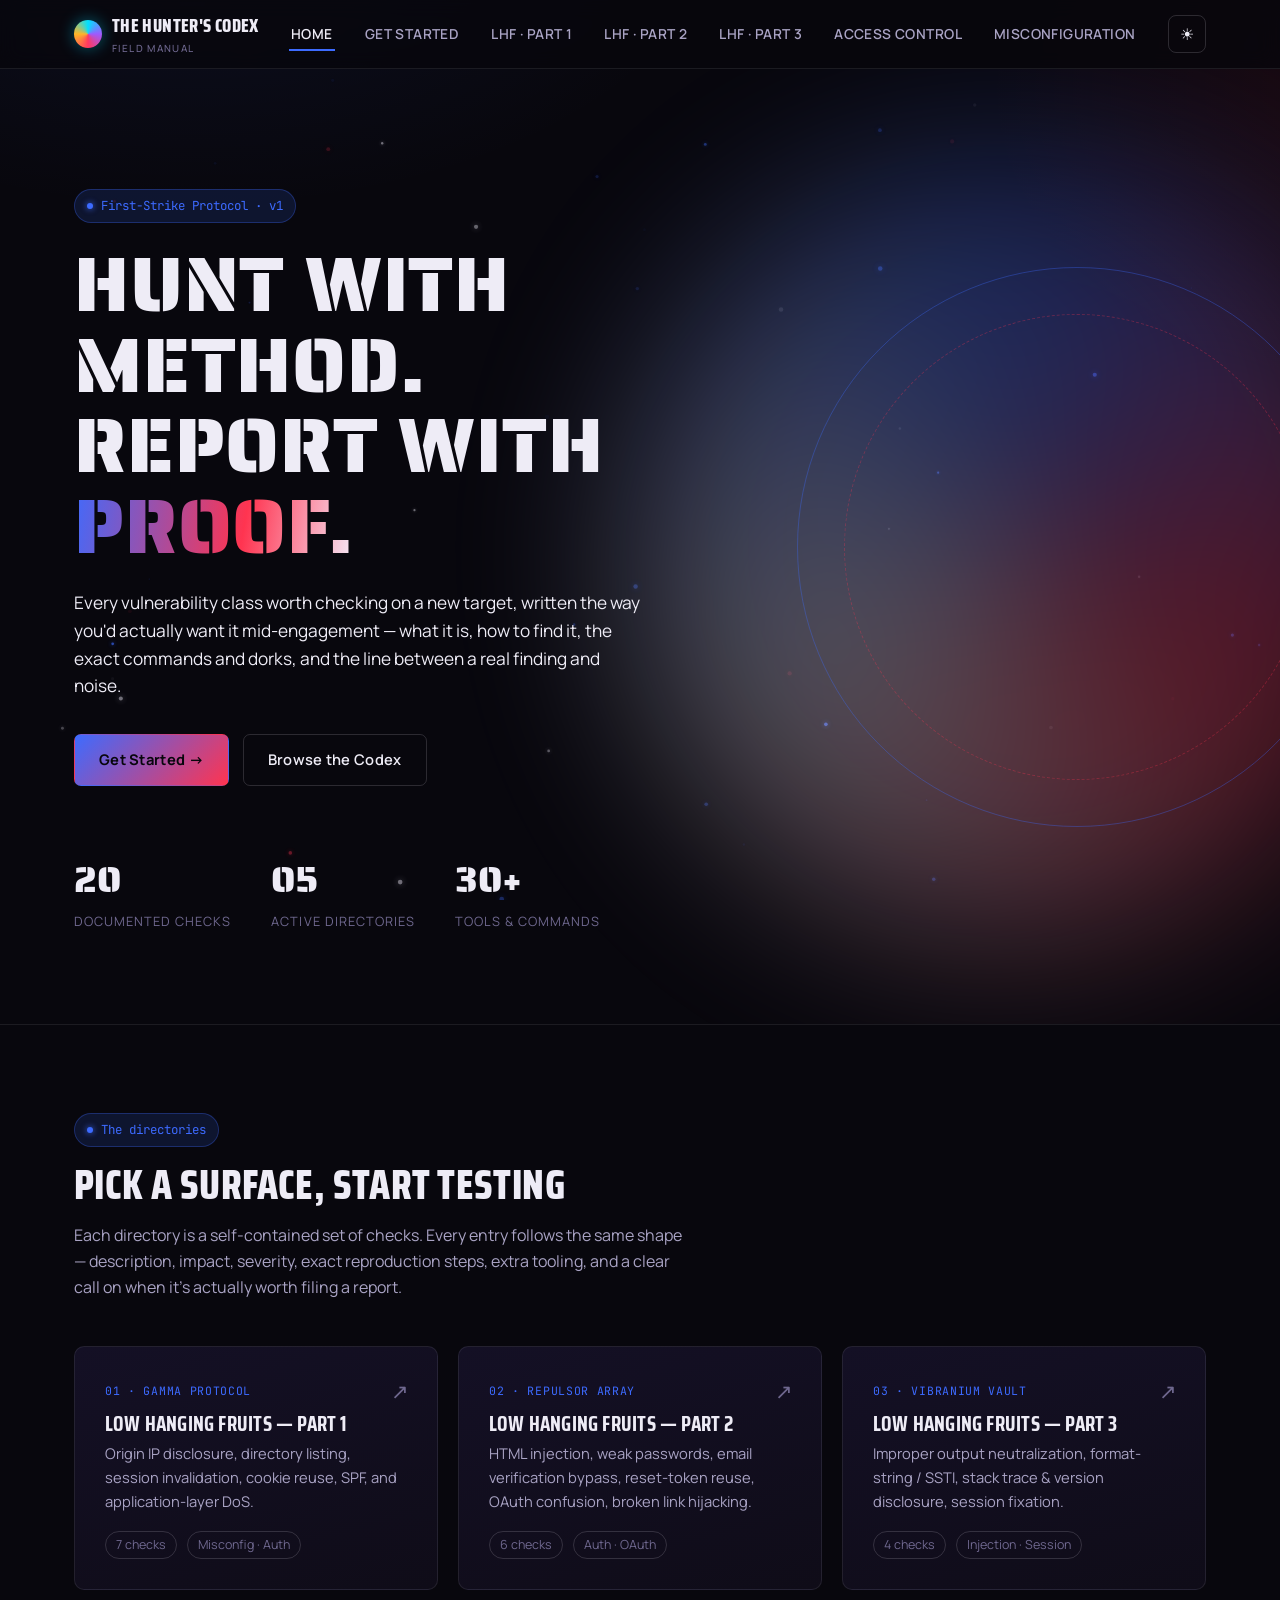
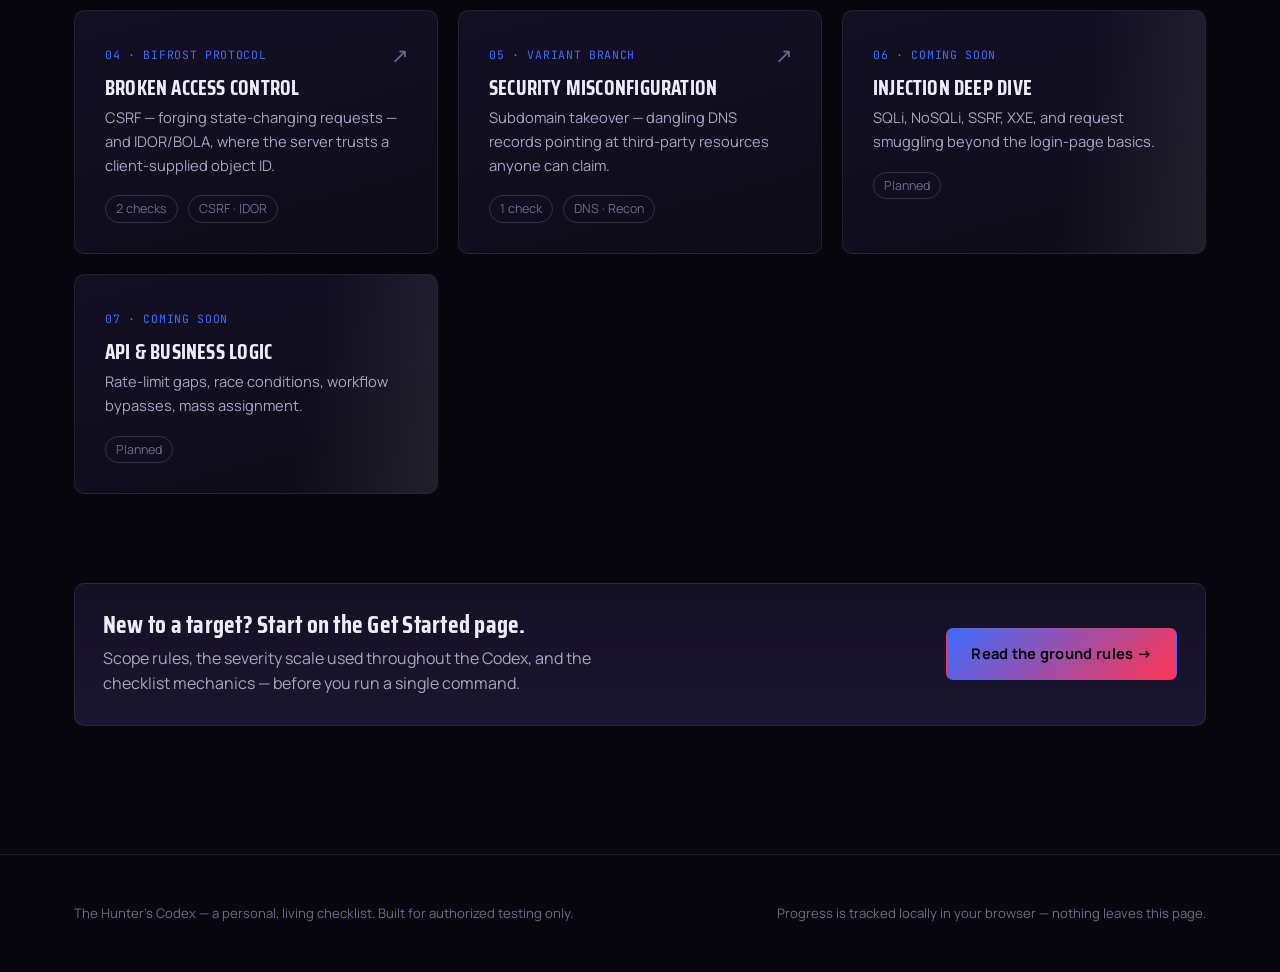
==== index.html @ 377c9818 "first commint basic add" ====
<!DOCTYPE html>
<html lang="en">
<head>
<meta charset="UTF-8">
<meta name="viewport" content="width=device-width, initial-scale=1.0">
<title>The Hunter's Codex — Bug Bounty Field Manual</title>
<meta name="description" content="A living, testable checklist for bug bounty hunting — what to test, how to test it, and when it's actually worth reporting.">
<link rel="icon" href="data:image/svg+xml,<svg xmlns=%22http://www.w3.org/2000/svg%22 viewBox=%220 0 100 100%22><circle cx=50 cy=50 r=45 fill=%22%2300e0ff%22/></svg>">
<link rel="stylesheet" href="assets/css/style.css">
<script>try{var t=localStorage.getItem('codex-theme');if(t)document.documentElement.setAttribute('data-theme',t);}catch(e){}</script>
</head>
<body data-realm="cap">
<canvas class="realm-canvas" data-realm-canvas aria-hidden="true"></canvas>

<nav class="site-nav">
  <div class="container">
    <a href="index.html" class="brand">
      <span class="brand-mark"></span>
      <span>The Hunter's Codex<small>Field Manual</small></span>
    </a>
    <div class="nav-links" data-nav-links>
      <a href="index.html" class="active">Home</a>
      <a href="get-started.html">Get Started</a>
      <a href="categories/low-hanging-fruits-1.html">LHF · Part 1</a>
      <a href="categories/low-hanging-fruits-2.html">LHF · Part 2</a>
      <a href="categories/low-hanging-fruits-3.html">LHF · Part 3</a>
      <a href="categories/broken-access-control.html">Access Control</a>
      <a href="categories/security-misconfiguration.html">Misconfiguration</a>
    </div>
    <div class="nav-right">
      <button class="theme-toggle" data-theme-toggle aria-label="Toggle light/dark theme">☀</button>
      <button class="nav-toggle" data-nav-toggle aria-label="Toggle menu" aria-expanded="false">☰</button>
    </div>
  </div>
</nav>

<header class="hero">
  <div class="rift" aria-hidden="true"></div>
  <div class="rift-ring" aria-hidden="true"></div>
  <div class="embers" data-embers aria-hidden="true"></div>
  <div class="container">
    <span class="eyebrow"><span class="dot"></span> First-Strike Protocol · v1</span>
    <h1>Hunt with method.<br>Report with <span class="accent">proof.</span></h1>
    <p class="hero-sub lede">Every vulnerability class worth checking on a new target, written the way you'd actually want it mid-engagement — what it is, how to find it, the exact commands and dorks, and the line between a real finding and noise.</p>
    <div class="hero-actions">
      <a href="get-started.html" class="btn btn-primary">Get Started →</a>
      <a href="categories/low-hanging-fruits-1.html" class="btn btn-ghost">Browse the Codex</a>
    </div>
    <div class="hero-stats">
      <div class="stat"><b>20</b><span>Documented checks</span></div>
      <div class="stat"><b>05</b><span>Active directories</span></div>
      <div class="stat"><b>30+</b><span>Tools &amp; commands</span></div>
    </div>
  </div>
</header>

<section>
  <div class="container">
    <div class="section-head">
      <span class="eyebrow"><span class="dot"></span> The directories</span>
      <h2>Pick a surface, start testing</h2>
      <p>Each directory is a self-contained set of checks. Every entry follows the same shape — description, impact, severity, exact reproduction steps, extra tooling, and a clear call on when it's actually worth filing a report.</p>
    </div>

    <div class="grid grid-3">
      <a href="categories/low-hanging-fruits-1.html" class="dir-card">
        <span class="tag">01 · GAMMA PROTOCOL</span>
        <h3>Low Hanging Fruits — Part 1</h3>
        <p>Origin IP disclosure, directory listing, session invalidation, cookie reuse, SPF, and application-layer DoS.</p>
        <div class="meta"><span>7 checks</span><span>Misconfig · Auth</span></div>
        <span class="go" aria-hidden="true">↗</span>
      </a>
      <a href="categories/low-hanging-fruits-2.html" class="dir-card">
        <span class="tag">02 · REPULSOR ARRAY</span>
        <h3>Low Hanging Fruits — Part 2</h3>
        <p>HTML injection, weak passwords, email verification bypass, reset-token reuse, OAuth confusion, broken link hijacking.</p>
        <div class="meta"><span>6 checks</span><span>Auth · OAuth</span></div>
        <span class="go" aria-hidden="true">↗</span>
      </a>
      <a href="categories/low-hanging-fruits-3.html" class="dir-card">
        <span class="tag">03 · VIBRANIUM VAULT</span>
        <h3>Low Hanging Fruits — Part 3</h3>
        <p>Improper output neutralization, format-string / SSTI, stack trace &amp; version disclosure, session fixation.</p>
        <div class="meta"><span>4 checks</span><span>Injection · Session</span></div>
        <span class="go" aria-hidden="true">↗</span>
      </a>
      <a href="categories/broken-access-control.html" class="dir-card">
        <span class="tag">04 · BIFROST PROTOCOL</span>
        <h3>Broken Access Control</h3>
        <p>CSRF — forging state-changing requests — and IDOR/BOLA, where the server trusts a client-supplied object ID.</p>
        <div class="meta"><span>2 checks</span><span>CSRF · IDOR</span></div>
        <span class="go" aria-hidden="true">↗</span>
      </a>
      <a href="categories/security-misconfiguration.html" class="dir-card">
        <span class="tag">05 · VARIANT BRANCH</span>
        <h3>Security Misconfiguration</h3>
        <p>Subdomain takeover — dangling DNS records pointing at third-party resources anyone can claim.</p>
        <div class="meta"><span>1 check</span><span>DNS · Recon</span></div>
        <span class="go" aria-hidden="true">↗</span>
      </a>
      <div class="dir-card soon">
        <span class="tag">06 · COMING SOON</span>
        <h3>Injection Deep Dive</h3>
        <p>SQLi, NoSQLi, SSRF, XXE, and request smuggling beyond the login-page basics.</p>
        <div class="meta"><span>Planned</span></div>
      </div>
      <div class="dir-card soon">
        <span class="tag">07 · COMING SOON</span>
        <h3>API &amp; Business Logic</h3>
        <p>Rate-limit gaps, race conditions, workflow bypasses, mass assignment.</p>
        <div class="meta"><span>Planned</span></div>
      </div>
    </div>
  </div>
</section>

<section style="padding-top:0;">
  <div class="container">
    <div class="panel" style="display:flex;justify-content:space-between;align-items:center;gap:24px;flex-wrap:wrap;">
      <div style="max-width:52ch;">
        <h3 style="margin-bottom:8px;">New to a target? Start on the Get Started page.</h3>
        <p style="margin:0;">Scope rules, the severity scale used throughout the Codex, and the checklist mechanics — before you run a single command.</p>
      </div>
      <a href="get-started.html" class="btn btn-primary">Read the ground rules →</a>
    </div>
  </div>
</section>

<footer class="site-footer">
  <div class="container">
    <p>The Hunter's Codex — a personal, living checklist. Built for authorized testing only.</p>
    <p>Progress is tracked locally in your browser — nothing leaves this page.</p>
  </div>
</footer>

<script src="assets/js/app.js"></script>
</body>
</html>
---- assets/css/style.css ----
/* =========================================================
   THE HUNTER'S CODEX — shared theme
   A field manual for bug bounty testing, styled like a
   multiversal dossier. Each directory carries its own energy
   signature (set via body[data-realm]) layered on a shared
   dark/light base — no licensed character art, the palettes
   just nod at the hero spectrum without reproducing anyone's IP.
   ========================================================= */

@import url('https://fonts.googleapis.com/css2?family=Saira+Stencil+One&family=Saira+Condensed:wght@600;700;800&family=Manrope:wght@400;500;600;700;800&family=JetBrains+Mono:wght@400;500;600&display=swap');

:root{
  /* --- base (dark, default) --- */
  --void:        #08070d;
  --void-2:      #0f0c18;
  --panel:       #141025;
  --panel-2:     #1b1530;
  --hairline:    rgba(232,230,240,0.09);
  --hairline-2:  rgba(232,230,240,0.16);
  --glass-bg:    rgba(8,7,13,0.82);
  --chip-bg:     rgba(255,255,255,0.07);
  --chip-ink:    #b9f6ff;
  --code-bg:     #060509;
  --glow-op:     0.09;

  /* --- ink --- */
  --ink:         #eeecf6;
  --ink-dim:     #a9a3c4;
  --ink-faint:   #6f688f;

  /* --- severity spectrum: FIXED across every realm and theme.
         these carry meaning (critical/high/medium/low/info) —
         they never change with the page's hero palette. --- */
  --crimson:     #ff3860;
  --crimson-dim: #ff386033;
  --gold:        #ffb627;
  --gold-dim:    #ffb62733;
  --green:       #3dffa0;
  --green-dim:   #3dffa033;
  --violet:      #9d7bff;
  --violet-dim:  #9d7bff33;

  /* --- realm accent: decorative/brand only, overridden per directory below --- */
  --accent:      #00e0ff;
  --accent-2:    #9d7bff;
  --accent-3:    #ff3860;
  --accent-rgb:  0,224,255;
  --accent2-rgb: 157,123,255;
  --accent3-rgb: 255,56,96;

  /* --- type --- */
  --f-stencil: 'Saira Stencil One', sans-serif;   /* one signature moment: hero headline + big numbers */
  --f-display: 'Saira Condensed', sans-serif;      /* every other heading */
  --f-body:    'Manrope', sans-serif;
  --f-mono:    'JetBrains Mono', monospace;

  --radius: 10px;
  --maxw: 1180px;
}

/* ---------------- LIGHT THEME ---------------- */
:root[data-theme="light"]{
  --void:        #f7f6fb;
  --void-2:      #ffffff;
  --panel:       #ffffff;
  --panel-2:     #f3f1fa;
  --hairline:    rgba(20,16,32,0.10);
  --hairline-2:  rgba(20,16,32,0.20);
  --glass-bg:    rgba(255,255,255,0.86);
  --chip-bg:     rgba(20,16,32,0.055);
  --chip-ink:    #0b6a7a;
  --glow-op:     0.06;

  --ink:         #16131f;
  --ink-dim:     #4a4560;
  --ink-faint:   #837c9c;
}

/* ---------------- REALMS (per-directory energy signature) ---------------- */
/* Home — Americana: blue / red / star-white */
body[data-realm="cap"]{
  --accent:#3d6bff; --accent-2:#ff3450; --accent-3:#f4f1ff;
  --accent-rgb:61,107,255; --accent2-rgb:255,52,80; --accent3-rgb:244,241,255;
}
/* Part 1 — Gamma: radioactive green / violet */
body[data-realm="hulk"]{
  --accent:#39ff6a; --accent-2:#9d5bff; --accent-3:#c8ff5a;
  --accent-rgb:57,255,106; --accent2-rgb:157,91,255; --accent3-rgb:200,255,90;
}
/* Part 2 — Repulsor: hot red-orange / gold */
body[data-realm="ironman"]{
  --accent:#ff5a36; --accent-2:#ffcc33; --accent-3:#ff8a3d;
  --accent-rgb:255,90,54; --accent2-rgb:255,204,51; --accent3-rgb:255,138,61;
}
/* Part 3 — Vibranium: violet / silver */
body[data-realm="wakanda"]{
  --accent:#9d5bff; --accent-2:#c9c9d8; --accent-3:#6a3dff;
  --accent-rgb:157,91,255; --accent2-rgb:201,201,216; --accent3-rgb:106,61,255;
}
/* Broken Access Control — Bifrost: storm blue-white / asgardian gold */
body[data-realm="thor"]{
  --accent:#4fd8ff; --accent-2:#ffcf4d; --accent-3:#7b8cff;
  --accent-rgb:79,216,255; --accent2-rgb:255,207,77; --accent3-rgb:123,140,255;
}
/* Security Misconfiguration — Variant Branch: mischief emerald / antique gold */
body[data-realm="loki"]{
  --accent:#23d9a0; --accent-2:#c9a227; --accent-3:#8b5fe0;
  --accent-rgb:35,217,160; --accent2-rgb:201,162,39; --accent3-rgb:139,95,224;
}

/* ---------------- REALM BACKGROUND ART ----------------
   Full-page, fixed, behind everything, pointer-events:none.
   Pure CSS gradients — procedural, animated, zero raster
   images, and fully original (no character art of any kind).
   ------------------------------------------------------- */
body[data-realm="cap"]{
  --realm-pattern:
    radial-gradient(rgba(244,241,255,0.5) 1px, transparent 1.4px) 0 0/54px 54px,
    radial-gradient(rgba(244,241,255,0.3) 1px, transparent 1.4px) 27px 23px/54px 54px,
    linear-gradient(125deg, transparent 46%, rgba(61,107,255,0.06) 50%, transparent 54%),
    linear-gradient(-125deg, transparent 46%, rgba(255,52,80,0.05) 50%, transparent 54%);
}
body[data-realm="hulk"]{
  --realm-pattern:
    repeating-conic-gradient(from 0deg at 18% 24%, rgba(57,255,106,0.07) 0deg 3deg, transparent 3deg 22deg),
    repeating-conic-gradient(from 20deg at 86% 78%, rgba(157,91,255,0.06) 0deg 3deg, transparent 3deg 26deg),
    radial-gradient(circle at 18% 24%, rgba(57,255,106,0.10), transparent 32%),
    radial-gradient(circle at 86% 78%, rgba(157,91,255,0.10), transparent 36%);
}
body[data-realm="ironman"]{
  --realm-pattern:
    repeating-radial-gradient(circle at 88% 12%, rgba(255,90,54,0.10) 0px, rgba(255,90,54,0.10) 1px, transparent 1px, transparent 34px),
    repeating-radial-gradient(circle at 10% 85%, rgba(255,204,51,0.07) 0px, rgba(255,204,51,0.07) 1px, transparent 1px, transparent 46px),
    linear-gradient(115deg, transparent 48%, rgba(255,204,51,0.05) 50%, transparent 52%);
}
body[data-realm="wakanda"]{
  --realm-pattern:
    repeating-linear-gradient(60deg, rgba(157,91,255,0.055) 0px, rgba(157,91,255,0.055) 1px, transparent 1px, transparent 48px),
    repeating-linear-gradient(-60deg, rgba(201,201,216,0.045) 0px, rgba(201,201,216,0.045) 1px, transparent 1px, transparent 48px),
    repeating-linear-gradient(0deg, rgba(157,91,255,0.04) 0px, rgba(157,91,255,0.04) 1px, transparent 1px, transparent 48px);
}
body[data-realm="thor"]{
  --realm-pattern:
    radial-gradient(ellipse 600px 300px at 30% 10%, rgba(123,140,255,0.12), transparent 60%),
    radial-gradient(ellipse 500px 260px at 75% 0%, rgba(79,216,255,0.10), transparent 60%),
    repeating-linear-gradient(100deg, transparent 0px, transparent 38px, rgba(79,216,255,0.05) 39px, transparent 40px);
}
body[data-realm="loki"]{
  --realm-pattern:
    repeating-linear-gradient(28deg, rgba(35,217,160,0.05) 0px, rgba(35,217,160,0.05) 1px, transparent 1px, transparent 64px),
    repeating-linear-gradient(-72deg, rgba(139,95,224,0.045) 0px, rgba(139,95,224,0.045) 1px, transparent 1px, transparent 80px),
    radial-gradient(circle at 70% 30%, rgba(201,162,39,0.08), transparent 38%);
}
body::before{
  content:"";
  position:fixed; inset:0; z-index:-1; pointer-events:none;
  background-image:var(--realm-pattern, none);
  animation:realmDrift 50s linear infinite, realmPulse 9s ease-in-out infinite;
}
.realm-canvas{
  position:fixed; inset:0; z-index:-1; pointer-events:none;
  width:100vw; height:100vh; display:block; opacity:0.85;
}
@keyframes realmDrift{ from{ background-position:0 0; } to{ background-position:400px 400px; } }
@keyframes realmPulse{ 0%,100%{ opacity:0.75; } 50%{ opacity:1; } }
@media (prefers-reduced-motion:reduce){ body::before{ animation:none; } }

*,*::before,*::after{ box-sizing:border-box; }
html{ scroll-behavior:smooth; }
@media (prefers-reduced-motion:reduce){
  html{ scroll-behavior:auto; }
  *,*::before,*::after{ animation-duration:0.001ms !important; animation-iteration-count:1 !important; transition-duration:0.001ms !important; }
}

body{
  margin:0;
  background:var(--void);
  color:var(--ink);
  font-family:var(--f-body);
  font-size:16px;
  line-height:1.6;
  -webkit-font-smoothing:antialiased;
  background-image:
    radial-gradient(ellipse 900px 500px at 15% -10%, rgba(var(--accent-rgb),var(--glow-op)), transparent 60%),
    radial-gradient(ellipse 700px 500px at 110% 10%, rgba(var(--accent2-rgb),var(--glow-op)), transparent 60%);
  background-attachment:fixed;
  transition:background-color .25s ease, color .25s ease;
}

/* faint halftone texture, used sparingly as paper grain, not decoration-for-its-own-sake */
.halftone{
  position:relative;
}
.halftone::before{
  content:"";
  position:absolute; inset:0;
  background-image: radial-gradient(rgba(238,236,246,0.10) 1px, transparent 1px);
  background-size: 14px 14px;
  opacity:0.25;
  pointer-events:none;
}

a{ color:inherit; text-decoration:none; }
img{ max-width:100%; display:block; }
ul,ol{ padding-left:1.25em; }
code,kbd{ font-family:var(--f-mono); }

h1,h2,h3,h4{
  font-family:var(--f-display);
  font-weight:800;
  letter-spacing:0.01em;
  line-height:1.05;
  margin:0 0 0.4em;
  text-transform:uppercase;
}
h1{ font-size:clamp(2.6rem,6vw,5.2rem); }
h2{ font-size:clamp(1.8rem,3.6vw,2.6rem); }
h3{ font-size:clamp(1.25rem,2.2vw,1.55rem); text-transform:none; font-weight:700;}
p{ margin:0 0 1em; color:var(--ink-dim); max-width:68ch; }
.lede{ font-size:1.15rem; color:var(--ink); }

:focus-visible{
  outline:2px solid var(--accent);
  outline-offset:3px;
  border-radius:4px;
}

.container{ max-width:var(--maxw); margin:0 auto; padding:0 24px; }

/* ---------------- NAV ---------------- */
.site-nav{
  position:sticky; top:0; z-index:50;
  background:var(--glass-bg);
  backdrop-filter:blur(10px);
  border-bottom:1px solid var(--hairline);
}
.site-nav .container{
  display:flex; align-items:center; justify-content:space-between;
  height:68px; gap:16px;
}
.nav-right{ display:flex; align-items:center; gap:10px; }
.theme-toggle{
  background:none; border:1px solid var(--hairline-2); color:var(--ink);
  width:38px; height:38px; border-radius:8px; font-size:1rem; cursor:pointer;
  display:flex; align-items:center; justify-content:center; flex-shrink:0;
  transition:border-color .15s ease, color .15s ease, transform .15s ease;
}
.theme-toggle:hover{ border-color:var(--accent); color:var(--accent); transform:translateY(-1px); }
.brand{
  display:flex; align-items:center; gap:10px;
  font-family:var(--f-display); font-weight:800; font-size:1.15rem;
  letter-spacing:0.02em; text-transform:uppercase;
}
.brand-mark{
  width:28px; height:28px; border-radius:50%;
  /* fixed full-spectrum mark — the one constant across every realm */
  background:conic-gradient(from 0deg, #00e0ff, #9d5bff, #ff3860, #ffb627, #00e0ff);
  box-shadow:0 0 16px rgba(0,224,255,0.4);
  flex-shrink:0;
}
.brand small{ display:block; font-family:var(--f-body); font-weight:500; font-size:0.62rem; letter-spacing:0.14em; color:var(--ink-faint); text-transform:uppercase; }

.nav-links{ display:flex; align-items:center; gap:28px; }
.nav-links a{
  position:relative;
  font-size:0.86rem; font-weight:600; letter-spacing:0.03em;
  color:var(--ink-dim); text-transform:uppercase;
  padding:6px 2px; transition:color .18s ease;
}
.nav-links a::after{
  content:""; position:absolute; left:0; right:100%; bottom:0; height:2px;
  background:var(--accent); transition:right .25s cubic-bezier(.16,1,.3,1);
}
.nav-links a:hover::after, .nav-links a.active::after{ right:0; }
.nav-links a:hover, .nav-links a.active{ color:var(--ink); }
.nav-toggle{ display:none; }

@media (max-width:760px){
  .nav-links{
    position:fixed; inset:68px 0 0 0; height:calc(100% - 68px);
    background:var(--void-2); flex-direction:column; justify-content:flex-start;
    padding:28px 24px; gap:22px; transform:translateX(100%);
    transition:transform .28s ease; overflow-y:auto;
  }
  .nav-links.open{ transform:translateX(0); }
  .nav-toggle{
    display:block; background:none; border:1px solid var(--hairline-2); color:var(--ink);
    width:40px; height:40px; border-radius:8px; font-size:1.1rem; cursor:pointer;
  }
}

/* ---------------- BUTTONS ---------------- */
.btn{
  display:inline-flex; align-items:center; gap:8px; position:relative; overflow:hidden;
  padding:13px 24px; border-radius:7px;
  font-family:var(--f-body); font-weight:600; font-size:0.92rem;
  letter-spacing:0.02em; cursor:pointer; border:1px solid transparent;
  transition:transform .15s ease, box-shadow .15s ease, background .15s ease, border-color .15s ease;
}
.btn:active{ transform:translateY(1px) scale(0.98); }
.btn-primary{
  background:linear-gradient(135deg, var(--accent), var(--accent-2));
  color:#07060c; font-weight:700;
  box-shadow:0 0 0 0 rgba(0,0,0,0);
}
.btn-primary:hover{ box-shadow:0 6px 24px -4px rgba(var(--accent-rgb),0.55); transform:translateY(-1px); }
.btn-primary::after{
  content:""; position:absolute; top:0; bottom:0; left:-60%; width:40%;
  background:linear-gradient(115deg, transparent, rgba(255,255,255,0.45), transparent);
  transform:skewX(-20deg); transition:left .6s ease;
}
.btn-primary:hover::after{ left:130%; }
.btn-ghost{
  background:transparent; border-color:var(--hairline-2); color:var(--ink);
}
.btn-ghost:hover{ border-color:var(--accent); color:var(--accent); }

/* ---------------- HERO (home page signature moment) ---------------- */
.hero{
  position:relative; overflow:hidden;
  padding:120px 0 90px;
  border-bottom:1px solid var(--hairline);
}
.rift{
  position:absolute; top:50%; right:-10%; translate:0 -50%;
  width:780px; height:780px; border-radius:50%;
  background:
    conic-gradient(from 0deg, var(--accent), var(--accent-2) 33%, var(--accent-3) 66%, var(--accent));
  filter:blur(90px); opacity:0.32;
  animation:spin 26s linear infinite;
  transition:background 0.4s ease;
}
.rift-ring{
  position:absolute; top:50%; right:-6%; translate:0 -50%;
  width:560px; height:560px; border-radius:50%;
  border:1px solid rgba(var(--accent-rgb),0.35);
  animation:spin 40s linear infinite reverse;
}
.rift-ring::before{
  content:""; position:absolute; inset:46px; border-radius:50%;
  border:1px dashed rgba(var(--accent2-rgb),0.30);
}
@keyframes spin{ to{ transform:rotate(360deg); } }
.embers{ position:absolute; inset:0; pointer-events:none; }
.ember{
  position:absolute; width:3px; height:3px; border-radius:50%;
  opacity:0; animation:rise 7s ease-in infinite;
}
@keyframes rise{
  0%{ opacity:0; transform:translateY(0) scale(1); }
  10%{ opacity:0.9; }
  90%{ opacity:0.5; }
  100%{ opacity:0; transform:translateY(-340px) scale(0.3); }
}

.hero .container{ position:relative; z-index:2; }
.eyebrow{
  display:inline-flex; align-items:center; gap:8px;
  font-family:var(--f-mono); font-size:0.78rem; color:var(--accent);
  background:rgba(var(--accent-rgb),0.14); border:1px solid rgba(var(--accent-rgb),0.3);
  padding:6px 12px; border-radius:100px; margin-bottom:22px;
}
.eyebrow .dot{ width:6px; height:6px; border-radius:50%; background:var(--accent); box-shadow:0 0 6px var(--accent); animation:dotLive 2s ease-in-out infinite; }
@keyframes dotLive{ 0%,100%{ opacity:1; transform:scale(1); } 50%{ opacity:0.4; transform:scale(0.75); } }
.hero h1{ max-width:14ch; margin-bottom:22px; font-family:var(--f-stencil); font-weight:400; letter-spacing:0.01em; }
.hero h1 .accent{
  background:linear-gradient(100deg, var(--accent), var(--accent-2) 60%, var(--accent-3));
  -webkit-background-clip:text; background-clip:text; color:transparent;
}
.hero-sub{ max-width:52ch; font-size:1.08rem; }
.hero-actions{ display:flex; gap:14px; margin-top:34px; flex-wrap:wrap; }
.hero-stats{ display:flex; gap:40px; margin-top:64px; flex-wrap:wrap; }
.stat b{ display:block; font-family:var(--f-stencil); font-weight:400; font-size:2.3rem; color:var(--ink); }
.stat span{ font-size:0.8rem; color:var(--ink-faint); text-transform:uppercase; letter-spacing:0.08em; }

/* ---------------- SECTIONS / CARDS ---------------- */
section{ padding:88px 0; }
.section-head{ margin-bottom:46px; max-width:62ch; }
.section-head .eyebrow{ margin-bottom:16px; }

.grid{ display:grid; gap:20px; }
.grid-3{ grid-template-columns:repeat(3,1fr); }
.grid-2{ grid-template-columns:repeat(2,1fr); }
@media (max-width:900px){ .grid-3,.grid-2{ grid-template-columns:1fr; } }

.panel{
  background:linear-gradient(180deg, var(--panel), var(--panel-2));
  border:1px solid var(--hairline); border-radius:var(--radius);
  padding:28px;
}

@keyframes cardIn{
  from{ opacity:0; transform:translateY(22px) scale(0.97); }
  to{ opacity:1; transform:none; }
}
.dir-card{
  display:block; position:relative; overflow:hidden;
  background:linear-gradient(165deg, var(--panel), var(--void-2));
  border:1px solid var(--hairline); border-radius:var(--radius);
  padding:30px; transition:border-color .2s ease, transform .2s ease, box-shadow .2s ease;
  animation:cardIn .7s cubic-bezier(.16,1,.3,1) both;
}
.grid-3 .dir-card:nth-child(1){ animation-delay:.04s; }
.grid-3 .dir-card:nth-child(2){ animation-delay:.10s; }
.grid-3 .dir-card:nth-child(3){ animation-delay:.16s; }
.grid-3 .dir-card:nth-child(4){ animation-delay:.22s; }
.grid-3 .dir-card:nth-child(5){ animation-delay:.28s; }
.grid-3 .dir-card:nth-child(6){ animation-delay:.34s; }
.grid-3 .dir-card:nth-child(7){ animation-delay:.40s; }
.dir-card::after{
  content:""; position:absolute; inset:0; opacity:0; pointer-events:none;
  background:radial-gradient(420px circle at var(--mx,50%) var(--my,50%), rgba(var(--accent-rgb),0.16), transparent 62%);
  transition:opacity .3s ease;
}
.dir-card:hover::after{ opacity:1; }
.dir-card:hover{
  border-color:rgba(var(--accent-rgb),0.45);
  transform:translateY(-4px);
  box-shadow:0 14px 36px -16px rgba(var(--accent-rgb),0.35);
}
.dir-card .tag{ font-family:var(--f-mono); font-size:0.72rem; color:var(--accent); letter-spacing:0.06em; position:relative; }
.dir-card h3{ margin:10px 0 8px; font-family:var(--f-display); text-transform:uppercase; font-size:1.3rem; position:relative; }
.dir-card p{ font-size:0.92rem; margin-bottom:18px; position:relative; }
.dir-card .meta{ display:flex; gap:10px; flex-wrap:wrap; font-size:0.78rem; color:var(--ink-faint); position:relative; }
.dir-card .meta span{ border:1px solid var(--hairline-2); border-radius:100px; padding:3px 10px; }
.dir-card .go{ position:absolute; top:28px; right:28px; color:var(--ink-faint); font-size:1.3rem; transition:transform .2s ease, color .2s ease; z-index:1; }
.dir-card:hover .go{ transform:translate(3px,-3px); color:var(--accent); }
.dir-card.soon{ opacity:0.55; position:relative; }
.dir-card.soon::before{
  content:""; position:absolute; inset:0; z-index:1; pointer-events:none;
  background:linear-gradient(100deg, transparent 30%, rgba(255,255,255,0.08) 48%, transparent 66%);
  background-size:220% 100%; animation:soonShimmer 3.5s linear infinite;
}
@keyframes soonShimmer{ from{ background-position:120% 0; } to{ background-position:-20% 0; } }
.dir-card.soon:hover{ transform:none; border-color:var(--hairline); box-shadow:none; }
.dir-card.soon::after{ display:none; }

/* ---------------- BADGES: severity + category (information, not decoration) ---------------- */
.badge{
  display:inline-flex; align-items:center; gap:6px;
  font-family:var(--f-mono); font-size:0.72rem; font-weight:600;
  padding:4px 10px; border-radius:5px; border:1px solid transparent;
  white-space:nowrap;
}
.badge::before{ content:""; width:6px; height:6px; border-radius:50%; }
.sev-critical{ background:var(--crimson-dim); color:#ff7590; border-color:rgba(255,56,96,0.4); }
.sev-critical::before{ background:var(--crimson); box-shadow:0 0 6px var(--crimson); animation:badgePulse 1.6s ease-in-out infinite; }
.sev-high{ background:rgba(255,142,56,0.15); color:#ff9f52; border-color:rgba(255,142,56,0.4); }
.sev-high::before{ background:#ff8e38; box-shadow:0 0 6px #ff8e38; animation:badgePulse 1.6s ease-in-out infinite; }
@keyframes badgePulse{ 0%,100%{ opacity:1; transform:scale(1); } 50%{ opacity:0.55; transform:scale(1.3); } }
@media (prefers-reduced-motion:reduce){ .sev-critical::before, .sev-high::before{ animation:none; } }
.sev-medium{ background:var(--gold-dim); color:var(--gold); border-color:rgba(255,182,39,0.4); }
.sev-medium::before{ background:var(--gold); box-shadow:0 0 6px var(--gold); }
.sev-low{ background:var(--green-dim); color:var(--green); border-color:rgba(61,255,160,0.4); }
.sev-low::before{ background:var(--green); box-shadow:0 0 6px var(--green); }
.sev-info{ background:var(--violet-dim); color:var(--violet); border-color:rgba(157,123,255,0.4); }
.sev-info::before{ background:var(--violet); box-shadow:0 0 6px var(--violet); }

.cat-badge{
  font-family:var(--f-body); font-size:0.74rem; font-weight:600;
  color:var(--ink-dim); background:var(--chip-bg);
  border:1px solid var(--hairline-2); padding:4px 10px; border-radius:5px;
}

/* ---------------- VULN ENTRY (accordion) ---------------- */
.vuln-list{ display:flex; flex-direction:column; gap:14px; }
.vuln{
  border:1px solid var(--hairline); border-radius:var(--radius);
  background:linear-gradient(180deg, var(--panel), var(--void-2));
  overflow:hidden; position:relative;
  animation:cardIn .5s cubic-bezier(.16,1,.3,1) both;
  transition:border-color .2s ease, box-shadow .2s ease, transform .2s ease;
}
.vuln:hover{
  border-color:rgba(var(--accent-rgb),0.35);
  box-shadow:0 10px 28px -18px rgba(var(--accent-rgb),0.5);
  transform:translateY(-2px);
}
.vuln[open]{ border-color:var(--hairline-2); transform:none; }
.vuln summary{
  list-style:none; cursor:pointer; padding:22px 26px;
  display:flex; align-items:center; gap:16px; flex-wrap:wrap;
  justify-content:space-between;
}
.vuln summary::-webkit-details-marker{ display:none; }
.vuln-id{
  font-family:var(--f-mono); font-size:0.78rem; color:var(--ink-faint);
  width:32px; flex-shrink:0;
}
.vuln-icon{
  width:34px; height:34px; border-radius:9px; flex-shrink:0;
  display:flex; align-items:center; justify-content:center;
  background:rgba(var(--accent-rgb),0.12); color:var(--accent);
  transition:background .2s ease, transform .2s ease;
}
.vuln:hover .vuln-icon{ background:rgba(var(--accent-rgb),0.22); transform:scale(1.06) rotate(-4deg); }
.vuln-icon svg{ width:18px; height:18px; }
.vuln-title-wrap{ display:flex; align-items:center; gap:14px; flex:1; min-width:220px; }
.vuln-title{ font-family:var(--f-display); font-size:1.18rem; text-transform:uppercase; letter-spacing:0.01em; }
.vuln-badges{ display:flex; align-items:center; gap:10px; flex-wrap:wrap; }
.impact-bar{ width:46px; height:5px; border-radius:100px; background:var(--hairline-2); overflow:hidden; flex-shrink:0; }
.impact-bar-fill{ height:100%; border-radius:100px; width:0%; animation:fillBar 1s cubic-bezier(.16,1,.3,1) .15s both; }
@keyframes fillBar{ from{ width:0%; } }
.vuln-check{
  width:22px; height:22px; border-radius:5px; border:1.5px solid var(--hairline-2);
  display:flex; align-items:center; justify-content:center; flex-shrink:0;
  font-size:0.8rem; color:transparent; transition:all .15s ease; cursor:pointer;
}
.vuln-check.done{ background:var(--green); border-color:var(--green); color:#07060c; }
.vuln-check.pop{ animation:checkPop .45s cubic-bezier(.34,1.56,.64,1); }
@keyframes checkPop{ 0%{ transform:scale(1); } 40%{ transform:scale(1.35); } 100%{ transform:scale(1); } }
.chevron{ color:var(--ink-faint); transition:transform .22s ease; flex-shrink:0; }
.vuln[open] .chevron{ transform:rotate(180deg); }

.vuln-body{ padding:0 26px 30px; border-top:1px solid var(--hairline); }
.vuln-body h4{
  font-family:var(--f-mono); text-transform:uppercase; letter-spacing:0.08em;
  font-size:0.76rem; color:var(--accent); margin:26px 0 10px;
}
.vuln-body h4:first-child{ margin-top:24px; }
.vuln-body p{ font-size:0.94rem; }
.vuln-body ul{ color:var(--ink-dim); font-size:0.94rem; margin:0 0 1em; }
.vuln-body li{ margin-bottom:6px; }
.vuln-body li::marker{ color:var(--ink-faint); }

.callout{
  border-radius:8px; padding:16px 18px; font-size:0.9rem; margin:14px 0;
  border:1px solid; display:flex; gap:12px; align-items:flex-start;
}
.callout b{ color:var(--ink); }
.callout.report-yes{ background:var(--green-dim); border-color:rgba(61,255,160,0.3); }
.callout.report-no{ background:var(--crimson-dim); border-color:rgba(255,56,96,0.3); }
.callout-icon{ font-family:var(--f-mono); font-weight:700; flex-shrink:0; }

pre{
  background:#060509; border:1px solid var(--hairline-2); border-radius:8px;
  padding:16px 18px; overflow-x:auto; margin:10px 0 16px;
}
pre code{
  font-family:var(--f-mono); font-size:0.84rem; color:#b9f6ff; line-height:1.65;
  white-space:pre;
}
p code, li code{
  font-family:var(--f-mono); font-size:0.85em; background:var(--chip-bg);
  padding:2px 6px; border-radius:4px; color:var(--chip-ink);
}
.dork-list{ display:flex; flex-direction:column; gap:6px; margin:10px 0 16px; }
.dork-list code{
  display:block; background:#060509; border:1px solid var(--hairline-2);
  padding:10px 14px; border-radius:6px; font-size:0.82rem; color:#ffd27a;
  overflow-x:auto; white-space:pre;
}
.tool-row{
  display:flex; gap:14px; align-items:baseline; flex-wrap:wrap;
  padding:12px 0; border-bottom:1px solid var(--hairline);
}
.tool-row:last-child{ border-bottom:none; }
.tool-row .tname{ font-family:var(--f-mono); font-weight:600; color:var(--ink); min-width:150px; }

/* ---------------- PROGRESS BAR ---------------- */
.progress-wrap{
  position:sticky; top:68px; z-index:40;
  background:var(--glass-bg); backdrop-filter:blur(8px);
  border-bottom:1px solid var(--hairline);
  padding:14px 0;
}
.progress-wrap .container{ display:flex; align-items:center; gap:16px; }
.progress-label{ font-family:var(--f-mono); font-size:0.78rem; color:var(--ink-faint); white-space:nowrap; }
.progress-track{ flex:1; height:6px; border-radius:100px; background:var(--hairline-2); overflow:hidden; }
.progress-fill{
  height:100%; border-radius:100px; background:linear-gradient(90deg, var(--accent), var(--green));
  transition:width .3s ease; width:0%; position:relative; overflow:hidden;
}
.progress-fill::after{
  content:""; position:absolute; inset:0;
  background:linear-gradient(100deg, transparent 20%, rgba(255,255,255,0.5) 50%, transparent 80%);
  background-size:200% 100%; animation:barShimmer 2.2s linear infinite;
}
@keyframes barShimmer{ from{ background-position:150% 0; } to{ background-position:-50% 0; } }
.filter-input{
  font-family:var(--f-body); font-size:0.85rem; background:var(--panel);
  border:1px solid var(--hairline-2); color:var(--ink); padding:8px 14px;
  border-radius:100px; width:220px; outline:none;
}
.filter-input::placeholder{ color:var(--ink-faint); }
.filter-input:focus{ border-color:var(--accent); }

/* ---------------- FOOTER ---------------- */
.site-footer{
  border-top:1px solid var(--hairline); padding:48px 0; margin-top:40px;
}
.site-footer .container{
  display:flex; justify-content:space-between; align-items:center; flex-wrap:wrap; gap:16px;
}
.site-footer p{ font-size:0.82rem; color:var(--ink-faint); margin:0; }

.page-head{ padding:64px 0 36px; border-bottom:1px solid var(--hairline); }
.breadcrumb{ font-family:var(--f-mono); font-size:0.8rem; color:var(--ink-faint); margin-bottom:18px; }
.breadcrumb a{ color:var(--accent); }

.back-link{
  display:inline-flex; align-items:center; gap:8px; font-size:0.86rem;
  color:var(--ink-dim); margin-bottom:20px; font-weight:600;
}
.back-link:hover{ color:var(--accent); }

@media (max-width:480px){
  .filter-input{ width:150px; }
}

/* ---------------- SCROLL REVEAL ----------------
   Applied via IntersectionObserver in app.js to section
   headings and panels so the page keeps unfolding as you
   scroll, not just on first paint. ------------------- */
.reveal{
  opacity:0; transform:translateY(26px);
  transition:opacity .7s cubic-bezier(.16,1,.3,1), transform .7s cubic-bezier(.16,1,.3,1);
}
.reveal.in-view{ opacity:1; transform:none; }
@media (prefers-reduced-motion:reduce){
  .reveal{ opacity:1; transform:none; transition:none; }
}

/* ---------------- FILTER DIM-OUT ---------------- */
.vuln.filtered-out{
  opacity:0.12; transform:scale(0.98); filter:grayscale(0.6);
  pointer-events:none; transition:opacity .25s ease, transform .25s ease, filter .25s ease;
}
.vuln{ transition:opacity .25s ease, transform .2s ease, filter .25s ease, border-color .2s ease, box-shadow .2s ease; }

/* ---------------- DECISION TREE DIAGRAM ----------------
   An outline-style tree (left-border indentation) rather than
   absolutely-positioned connector lines — reads clearly at any
   width and never breaks on wrap, unlike hand-drawn flowchart
   lines would. ------------------------------------------- */
.tree{
  margin:14px 0 20px; font-size:0.9rem;
  border-left:2px solid var(--hairline-2); padding-left:18px;
}
.tree-root{
  font-family:var(--f-mono); font-size:0.82rem; font-weight:600;
  color:var(--ink); background:rgba(var(--accent-rgb),0.12);
  border:1px solid rgba(var(--accent-rgb),0.35); border-radius:7px;
  padding:9px 14px; display:inline-block; margin-bottom:10px;
}
.tree-q{
  font-weight:600; color:var(--ink); margin:12px 0 8px;
  display:flex; align-items:center; gap:8px;
}
.tree-q::before{ content:"?"; color:var(--accent); font-family:var(--f-mono); }
.tree-branch{ border-left:2px solid var(--hairline-2); margin-left:4px; padding-left:16px; }
.tree-opt{ margin:8px 0; }
.tree-tag{
  font-family:var(--f-mono); font-size:0.68rem; font-weight:700;
  padding:2px 8px; border-radius:100px; margin-right:8px; letter-spacing:0.04em;
}
.tree-yes .tree-tag, .tree-allow .tree-tag{ background:var(--green-dim); color:var(--green); border:1px solid rgba(61,255,160,0.4); }
.tree-no .tree-tag, .tree-deny .tree-tag{ background:var(--crimson-dim); color:#ff7590; border:1px solid rgba(255,56,96,0.4); }
.tree-node{
  display:inline; color:var(--ink-dim);
}
.tree-node.tree-fail{ color:#ff7590; font-weight:600; }
.tree-node.tree-pass{ color:var(--green); font-weight:600; }
.tree-sub{ border-left:2px dashed var(--hairline-2); margin:8px 0 0 4px; padding-left:16px; }
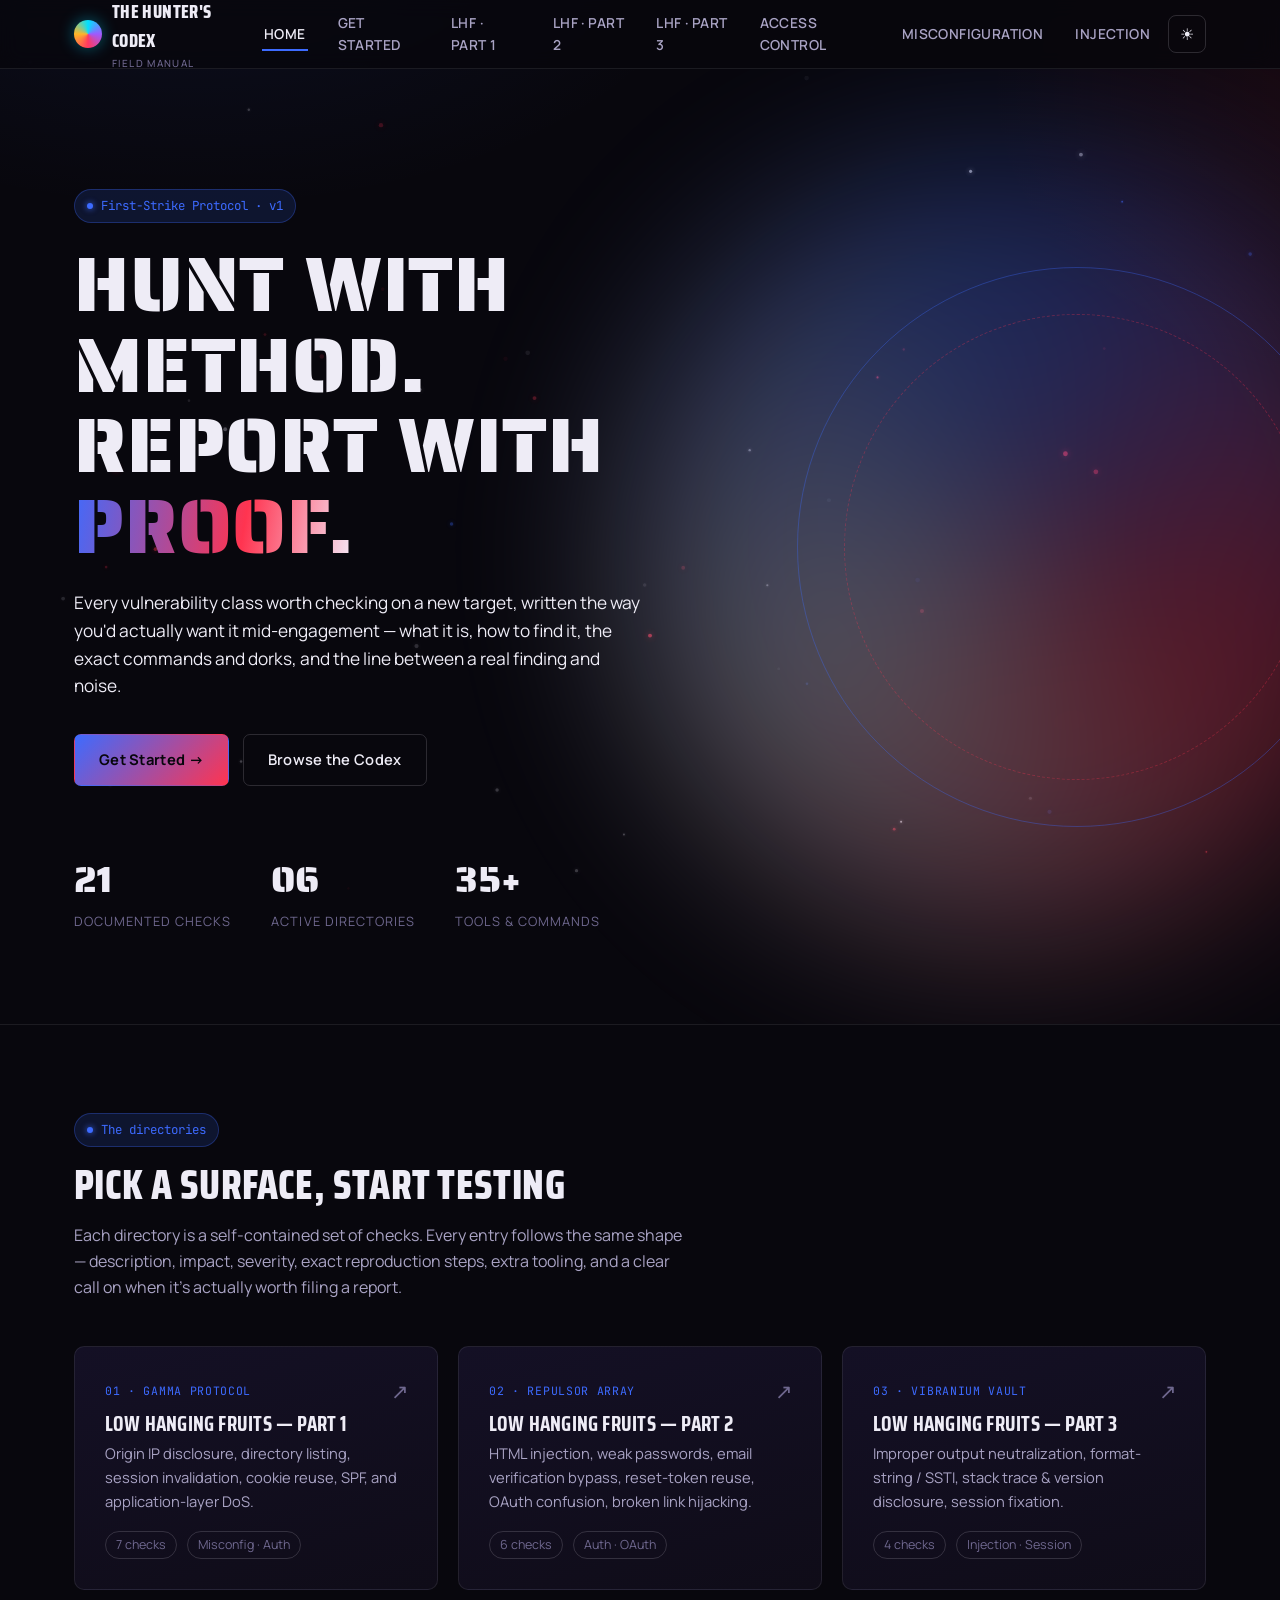
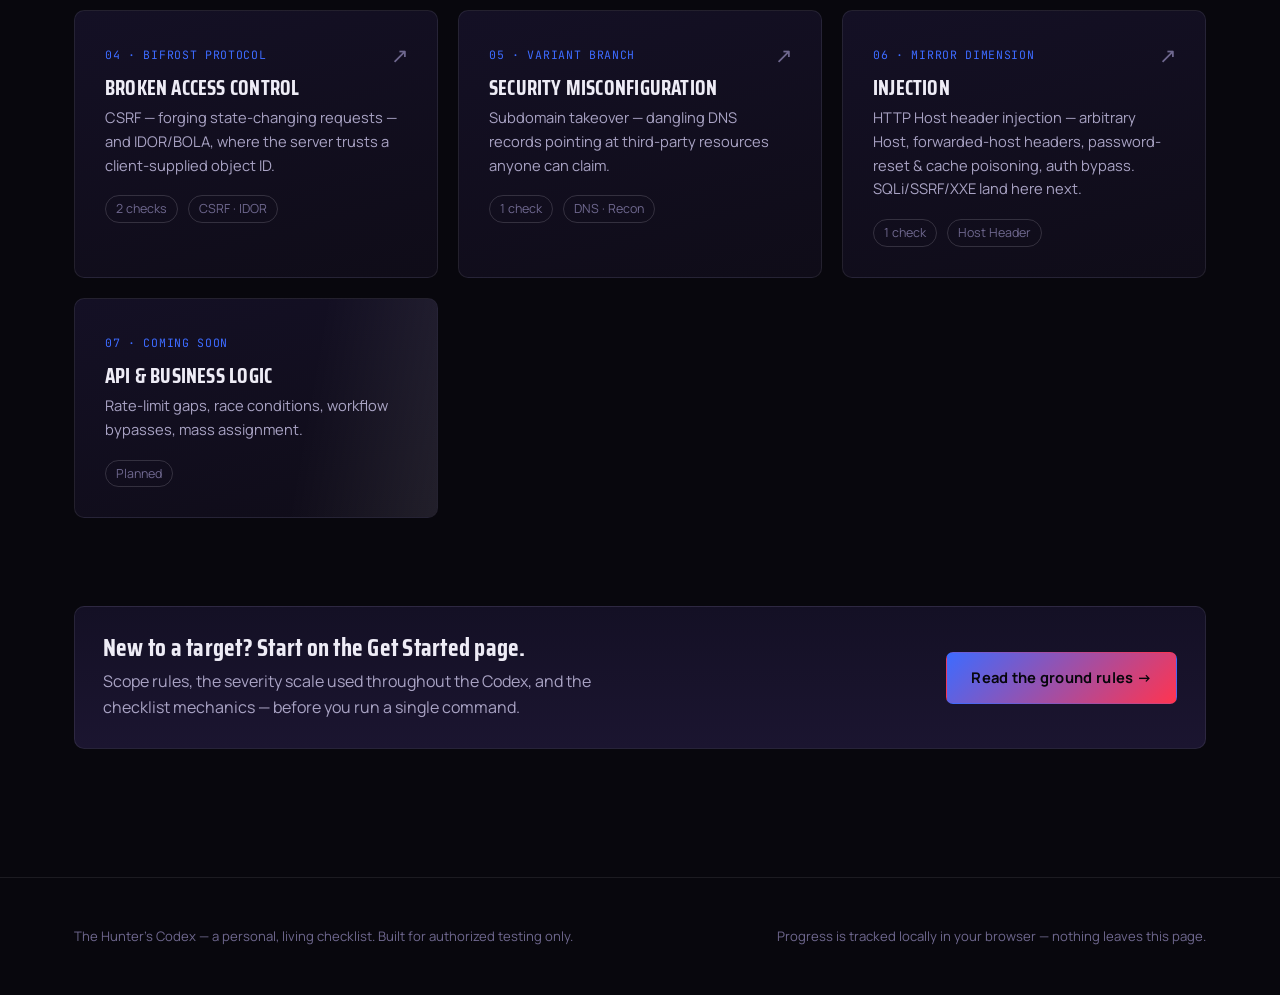
==== commit b87069c7: "New injection host header added" ====
--- a/index.html
+++ b/index.html
@@ -26,6 +26,7 @@
       <a href="categories/low-hanging-fruits-3.html">LHF · Part 3</a>
       <a href="categories/broken-access-control.html">Access Control</a>
       <a href="categories/security-misconfiguration.html">Misconfiguration</a>
+      <a href="categories/injection.html">Injection</a>
     </div>
     <div class="nav-right">
       <button class="theme-toggle" data-theme-toggle aria-label="Toggle light/dark theme">☀</button>
@@ -47,9 +48,9 @@
       <a href="categories/low-hanging-fruits-1.html" class="btn btn-ghost">Browse the Codex</a>
     </div>
     <div class="hero-stats">
-      <div class="stat"><b>20</b><span>Documented checks</span></div>
-      <div class="stat"><b>05</b><span>Active directories</span></div>
-      <div class="stat"><b>30+</b><span>Tools &amp; commands</span></div>
+      <div class="stat"><b>21</b><span>Documented checks</span></div>
+      <div class="stat"><b>06</b><span>Active directories</span></div>
+      <div class="stat"><b>35+</b><span>Tools &amp; commands</span></div>
     </div>
   </div>
 </header>
@@ -98,12 +99,13 @@
         <div class="meta"><span>1 check</span><span>DNS · Recon</span></div>
         <span class="go" aria-hidden="true">↗</span>
       </a>
-      <div class="dir-card soon">
-        <span class="tag">06 · COMING SOON</span>
-        <h3>Injection Deep Dive</h3>
-        <p>SQLi, NoSQLi, SSRF, XXE, and request smuggling beyond the login-page basics.</p>
-        <div class="meta"><span>Planned</span></div>
-      </div>
+      <a href="categories/injection.html" class="dir-card">
+        <span class="tag">06 · MIRROR DIMENSION</span>
+        <h3>Injection</h3>
+        <p>HTTP Host header injection — arbitrary Host, forwarded-host headers, password-reset &amp; cache poisoning, auth bypass. SQLi/SSRF/XXE land here next.</p>
+        <div class="meta"><span>1 check</span><span>Host Header</span></div>
+        <span class="go" aria-hidden="true">↗</span>
+      </a>
       <div class="dir-card soon">
         <span class="tag">07 · COMING SOON</span>
         <h3>API &amp; Business Logic</h3>
@@ -135,4 +137,4 @@
 
 <script src="assets/js/app.js"></script>
 </body>
-</html>
+</html>
--- a/assets/css/style.css
+++ b/assets/css/style.css
@@ -107,6 +107,11 @@
   --accent:#23d9a0; --accent-2:#c9a227; --accent-3:#8b5fe0;
   --accent-rgb:35,217,160; --accent2-rgb:201,162,39; --accent3-rgb:139,95,224;
 }
+/* Injection — Mirror Dimension: portal amber / mystic ruby / rim cyan */
+body[data-realm="strange"]{
+  --accent:#ffa94d; --accent-2:#d6336c; --accent-3:#22d3ee;
+  --accent-rgb:255,169,77; --accent2-rgb:214,51,108; --accent3-rgb:34,211,238;
+}
 
 /* ---------------- REALM BACKGROUND ART ----------------
    Full-page, fixed, behind everything, pointer-events:none.
@@ -150,6 +155,12 @@
     repeating-linear-gradient(28deg, rgba(35,217,160,0.05) 0px, rgba(35,217,160,0.05) 1px, transparent 1px, transparent 64px),
     repeating-linear-gradient(-72deg, rgba(139,95,224,0.045) 0px, rgba(139,95,224,0.045) 1px, transparent 1px, transparent 80px),
     radial-gradient(circle at 70% 30%, rgba(201,162,39,0.08), transparent 38%);
+}
+body[data-realm="strange"]{
+  --realm-pattern:
+    repeating-radial-gradient(circle at 50% 42%, rgba(255,169,77,0.09) 0px, rgba(255,169,77,0.09) 1px, transparent 1px, transparent 46px),
+    repeating-radial-gradient(circle at 50% 42%, rgba(34,211,238,0.06) 0px, rgba(34,211,238,0.06) 1px, transparent 1px, transparent 23px),
+    radial-gradient(circle at 50% 42%, rgba(214,51,108,0.10), transparent 40%);
 }
 body::before{
   content:"";
@@ -662,3 +673,31 @@
 .tree-node.tree-fail{ color:#ff7590; font-weight:600; }
 .tree-node.tree-pass{ color:var(--green); font-weight:600; }
 .tree-sub{ border-left:2px dashed var(--hairline-2); margin:8px 0 0 4px; padding-left:16px; }
+
+/* ---------------- REFERENCE CHECKLIST ----------------
+   Dense, scannable sub-checklists pulled wholesale from source
+   material — columns on wide screens, single column on mobile.
+   ------------------------------------------------------- */
+.checklist{
+  margin:12px 0 20px; background:rgba(var(--accent-rgb),0.05);
+  border:1px solid var(--hairline); border-radius:8px; padding:16px 18px;
+}
+.checklist-title{
+  font-family:var(--f-mono); font-size:0.78rem; font-weight:600; color:var(--ink);
+  margin-bottom:10px; display:flex; align-items:center; gap:8px;
+}
+.checklist-group{ margin-bottom:14px; }
+.checklist-group:last-child{ margin-bottom:0; }
+.checklist-group-title{
+  font-family:var(--f-mono); font-size:0.68rem; text-transform:uppercase; letter-spacing:0.09em;
+  color:var(--accent); margin-bottom:6px;
+}
+.checklist ul{ list-style:none; margin:0; padding:0; columns:2; column-gap:22px; }
+.checklist.single ul{ columns:1; }
+.checklist li{
+  display:flex; align-items:flex-start; gap:7px; font-size:0.85rem; color:var(--ink-dim);
+  padding:2.5px 0; break-inside:avoid;
+}
+.checklist li::before{ content:"☐"; color:var(--ink-faint); flex-shrink:0; line-height:1.5; }
+.checklist code{ font-size:0.86em; }
+@media (max-width:640px){ .checklist ul{ columns:1; } }
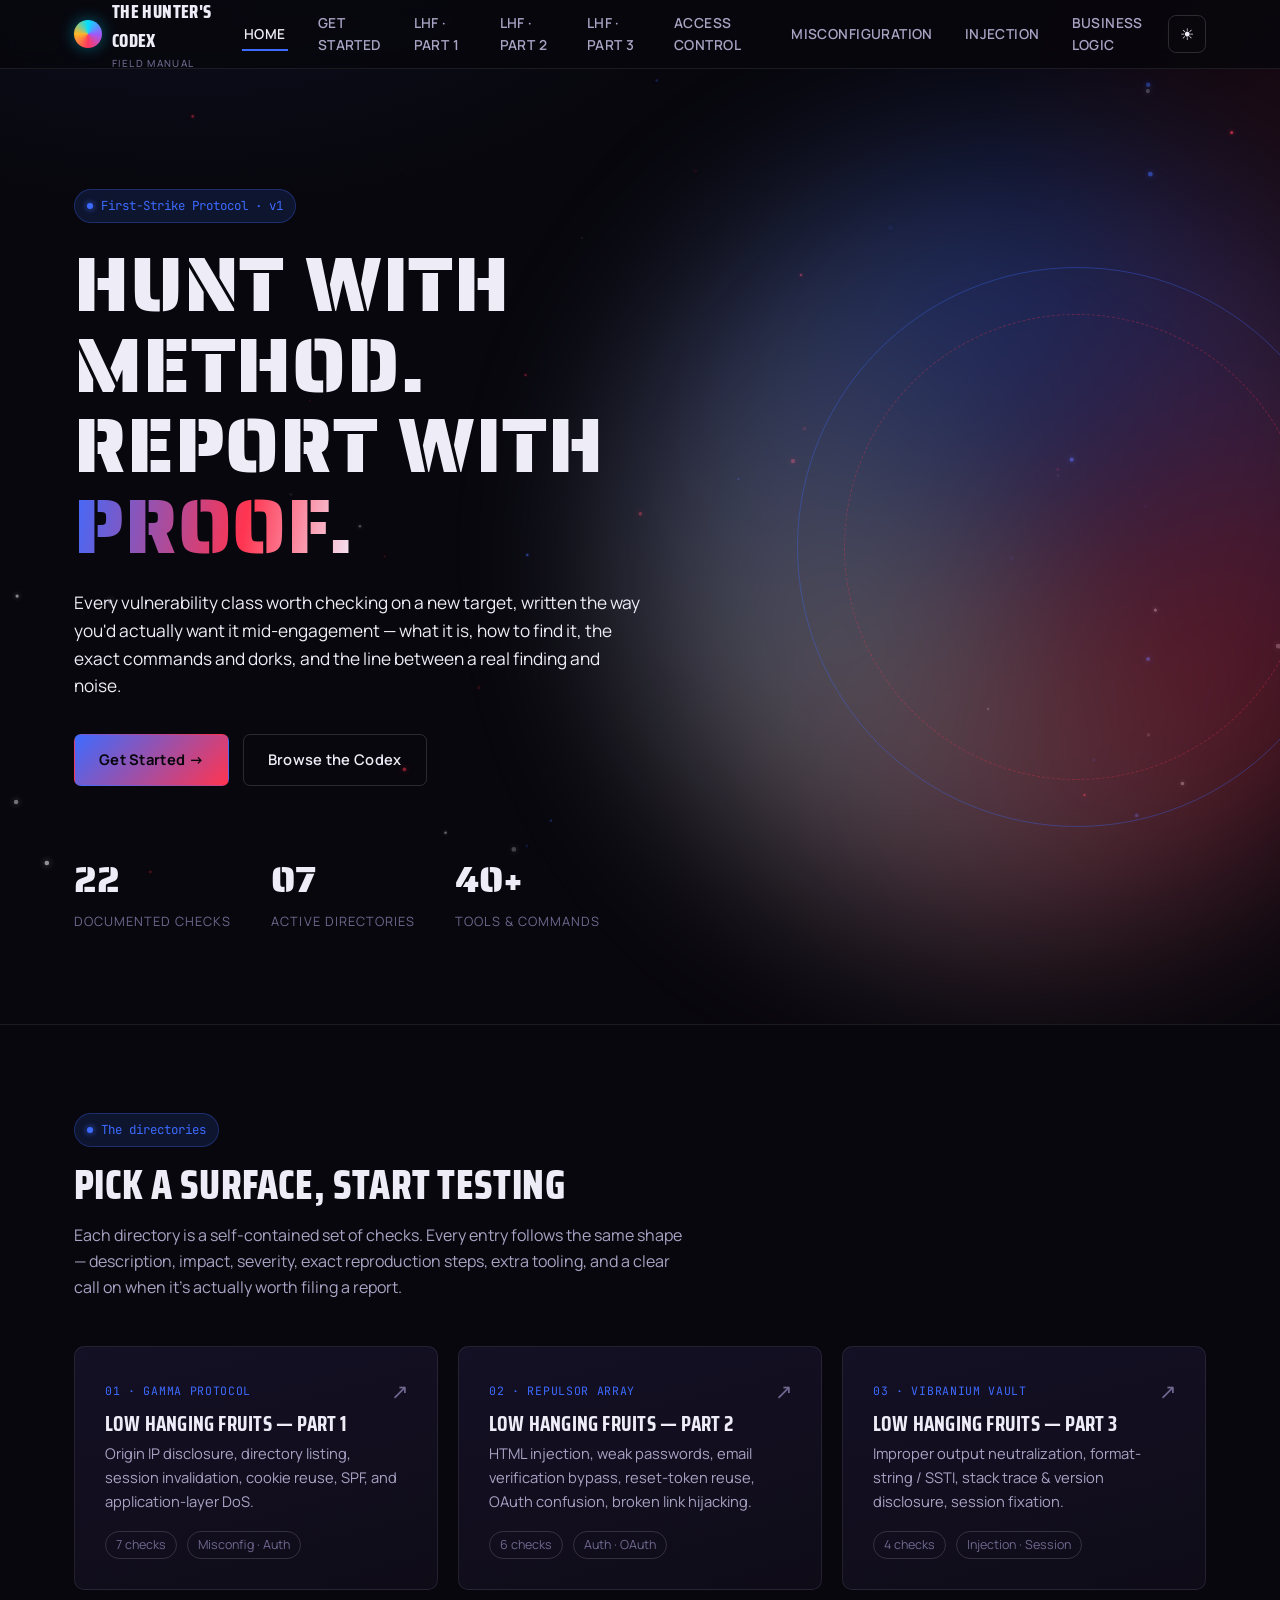
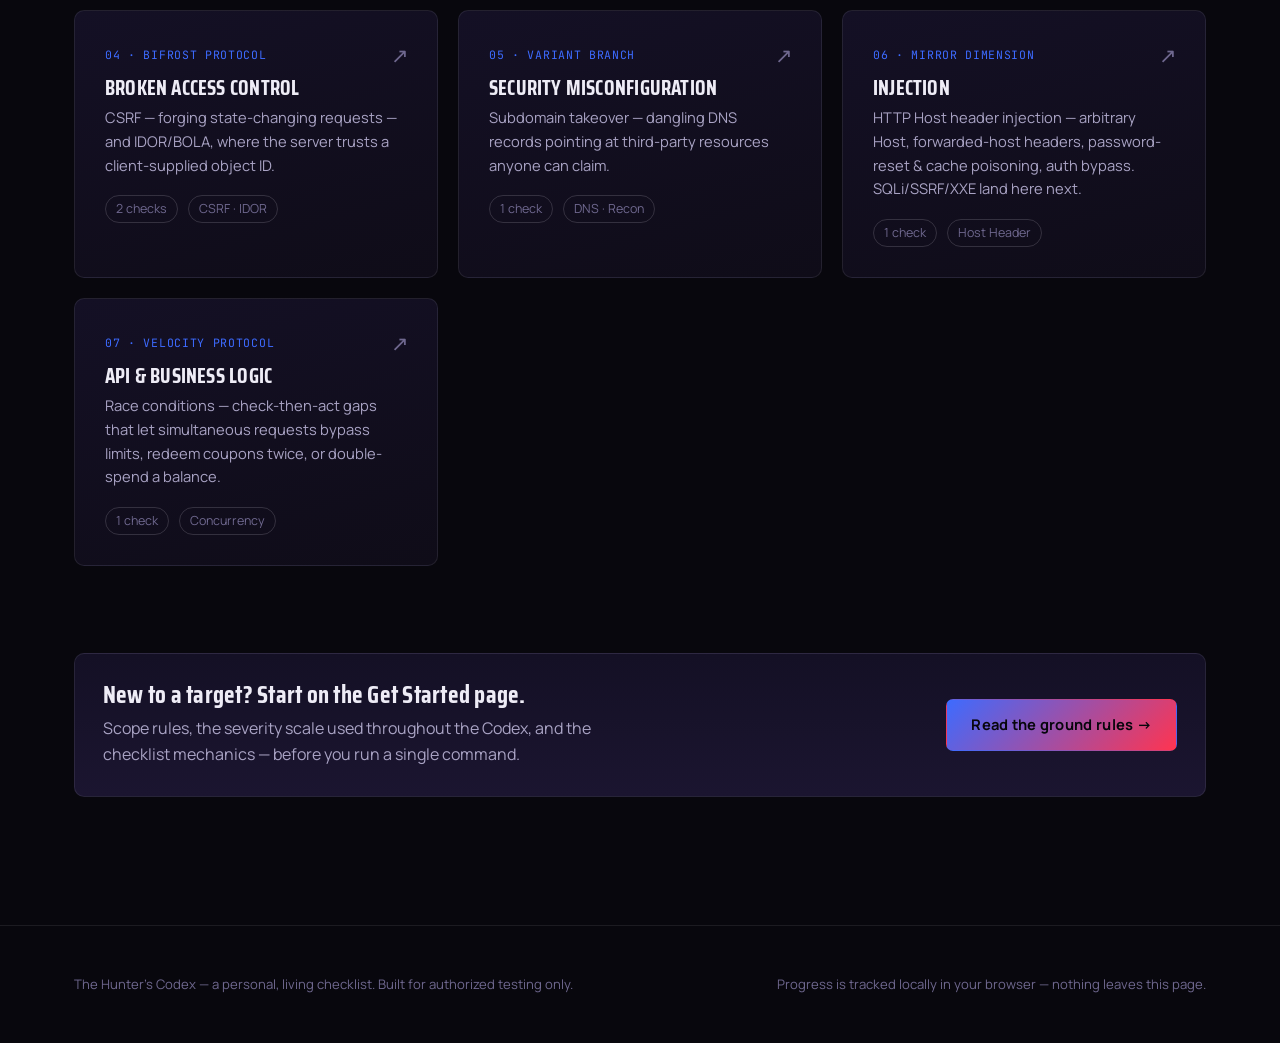
==== commit b3b23514: "commit the changes" ====
--- a/index.html
+++ b/index.html
@@ -27,6 +27,7 @@
       <a href="categories/broken-access-control.html">Access Control</a>
       <a href="categories/security-misconfiguration.html">Misconfiguration</a>
       <a href="categories/injection.html">Injection</a>
+      <a href="categories/api-business-logic.html">Business Logic</a>
     </div>
     <div class="nav-right">
       <button class="theme-toggle" data-theme-toggle aria-label="Toggle light/dark theme">☀</button>
@@ -48,9 +49,9 @@
       <a href="categories/low-hanging-fruits-1.html" class="btn btn-ghost">Browse the Codex</a>
     </div>
     <div class="hero-stats">
-      <div class="stat"><b>21</b><span>Documented checks</span></div>
-      <div class="stat"><b>06</b><span>Active directories</span></div>
-      <div class="stat"><b>35+</b><span>Tools &amp; commands</span></div>
+      <div class="stat"><b>22</b><span>Documented checks</span></div>
+      <div class="stat"><b>07</b><span>Active directories</span></div>
+      <div class="stat"><b>40+</b><span>Tools &amp; commands</span></div>
     </div>
   </div>
 </header>
@@ -106,12 +107,13 @@
         <div class="meta"><span>1 check</span><span>Host Header</span></div>
         <span class="go" aria-hidden="true">↗</span>
       </a>
-      <div class="dir-card soon">
-        <span class="tag">07 · COMING SOON</span>
+      <a href="categories/api-business-logic.html" class="dir-card">
+        <span class="tag">07 · VELOCITY PROTOCOL</span>
         <h3>API &amp; Business Logic</h3>
-        <p>Rate-limit gaps, race conditions, workflow bypasses, mass assignment.</p>
-        <div class="meta"><span>Planned</span></div>
-      </div>
+        <p>Race conditions — check-then-act gaps that let simultaneous requests bypass limits, redeem coupons twice, or double-spend a balance.</p>
+        <div class="meta"><span>1 check</span><span>Concurrency</span></div>
+        <span class="go" aria-hidden="true">↗</span>
+      </a>
     </div>
   </div>
 </section>
@@ -137,4 +139,4 @@
 
 <script src="assets/js/app.js"></script>
 </body>
-</html>+</html>
--- a/assets/css/style.css
+++ b/assets/css/style.css
@@ -112,6 +112,11 @@
   --accent:#ffa94d; --accent-2:#d6336c; --accent-3:#22d3ee;
   --accent-rgb:255,169,77; --accent2-rgb:214,51,108; --accent3-rgb:34,211,238;
 }
+/* API & Business Logic — Velocity: speed-blue / silver streak / spark gold */
+body[data-realm="quicksilver"]{
+  --accent:#38bdf8; --accent-2:#e2e8f0; --accent-3:#facc15;
+  --accent-rgb:56,189,248; --accent2-rgb:226,232,240; --accent3-rgb:250,204,21;
+}
 
 /* ---------------- REALM BACKGROUND ART ----------------
    Full-page, fixed, behind everything, pointer-events:none.
@@ -161,6 +166,12 @@
     repeating-radial-gradient(circle at 50% 42%, rgba(255,169,77,0.09) 0px, rgba(255,169,77,0.09) 1px, transparent 1px, transparent 46px),
     repeating-radial-gradient(circle at 50% 42%, rgba(34,211,238,0.06) 0px, rgba(34,211,238,0.06) 1px, transparent 1px, transparent 23px),
     radial-gradient(circle at 50% 42%, rgba(214,51,108,0.10), transparent 40%);
+}
+body[data-realm="quicksilver"]{
+  --realm-pattern:
+    repeating-linear-gradient(4deg, transparent 0px, transparent 54px, rgba(56,189,248,0.07) 55px, transparent 58px),
+    repeating-linear-gradient(-2deg, transparent 0px, transparent 90px, rgba(226,232,240,0.05) 91px, transparent 93px),
+    radial-gradient(ellipse 700px 240px at 80% 60%, rgba(250,204,21,0.06), transparent 60%);
 }
 body::before{
   content:"";
@@ -700,4 +711,4 @@
 }
 .checklist li::before{ content:"☐"; color:var(--ink-faint); flex-shrink:0; line-height:1.5; }
 .checklist code{ font-size:0.86em; }
-@media (max-width:640px){ .checklist ul{ columns:1; } }+@media (max-width:640px){ .checklist ul{ columns:1; } }
